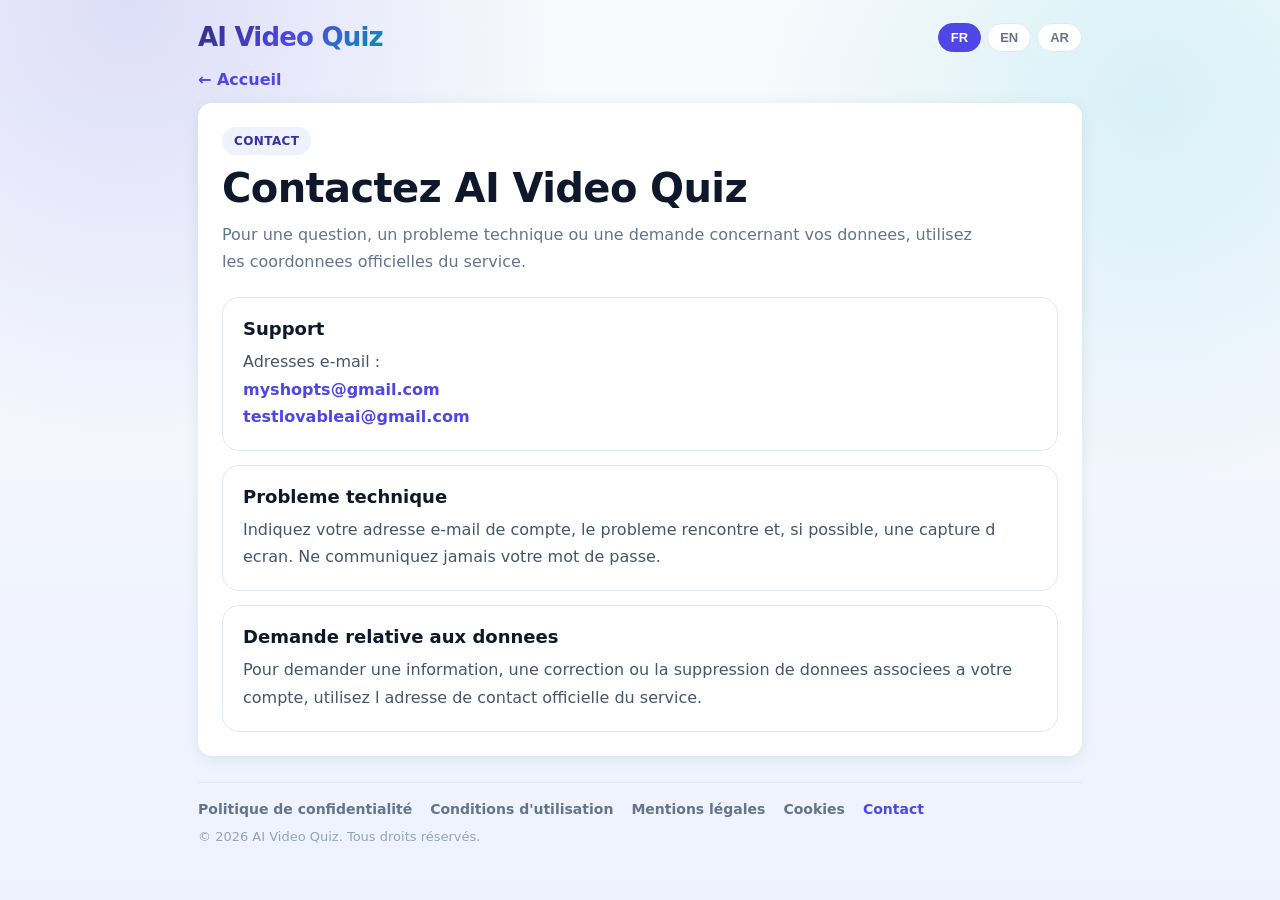
==== contact.html @ 004c0d3a "Add files via upload" ====
<!DOCTYPE html>
<html lang="fr">
<head>
  <meta charset="UTF-8">
  <meta name="viewport" content="width=device-width, initial-scale=1">
  <title>AI Video Quiz</title>
  <link rel="stylesheet" href="legal.css">
</head>
<body data-page="contact">
  <div class="wrap">
    <div class="top">
      <a class="brand" href="index.html">AI Video Quiz</a>
      <div class="lang">
        <button type="button" data-lang="fr">FR</button>
        <button type="button" data-lang="en">EN</button>
        <button type="button" data-lang="ar">AR</button>
      </div>
    </div>

    <a id="homeLink" class="back" href="index.html">← Accueil</a>

    <main class="card">
      <div id="kicker" class="kicker"></div>
      <h1 id="title"></h1>
      <p id="lead" class="lead"></p>
      <div id="content" class="content"></div>
      <noscript>
        <p>Active JavaScript pour afficher cette page. / Enable JavaScript to display this page.</p>
        <p><a href="mailto:myshopts@gmail.com">myshopts@gmail.com</a><br><a href="mailto:testlovableai@gmail.com">testlovableai@gmail.com</a></p>
      </noscript>
    </main>

    <footer class="site-footer">
      <nav id="footerNav"></nav>
      <span id="copyright"></span>
    </footer>
  </div>
  <!-- Adresses de support affichées dans le bloc « Support » (FR / EN / AR) -->
  <script>
    window.SUPPORT_EMAILS = ['myshopts@gmail.com', 'testlovableai@gmail.com'];
  </script>
  <script src="legal-pages.js"></script>
</body>
</html>
---- legal.css ----
* { box-sizing: border-box; }

:root {
  --primary: #4f46e5;
  --ink: #0f172a;
  --muted: #64748b;
  --line: #e2e8f0;
}

body {
  margin: 0;
  font-family: Inter, ui-sans-serif, system-ui, -apple-system, BlinkMacSystemFont, "Segoe UI", Arial, sans-serif;
  color: var(--ink);
  background:
    radial-gradient(circle at 10% 0%, rgba(79,70,229,.16), transparent 30%),
    radial-gradient(circle at 90% 10%, rgba(6,182,212,.13), transparent 28%),
    linear-gradient(180deg, #f8fafc 0%, #eef2ff 100%);
  min-height: 100vh;
}

.wrap { max-width: 920px; margin: 0 auto; padding: 22px 18px 40px; }

.top { display: flex; justify-content: space-between; align-items: center; gap: 14px; flex-wrap: wrap; margin-bottom: 18px; }

.brand {
  font-size: 26px; font-weight: 800; letter-spacing: -.8px; text-decoration: none;
  background: linear-gradient(135deg, #312e81, #4f46e5 50%, #0891b2);
  -webkit-background-clip: text; background-clip: text; color: transparent;
}

.lang { display: flex; gap: 6px; }
.lang button {
  border: 1px solid var(--line); background: #fff; color: var(--muted); border-radius: 999px;
  padding: 6px 12px; font-size: 13px; font-weight: 700; cursor: pointer;
}
.lang button.active { background: var(--primary); border-color: var(--primary); color: #fff; }

.back {
  display: inline-block; margin-bottom: 14px; color: var(--primary); font-weight: 700;
  text-decoration: none;
}
.back:hover { text-decoration: underline; }

.card {
  background: #fff; border-radius: 14px; padding: 24px; margin-bottom: 20px;
  box-shadow: 0 3px 15px rgba(0, 0, 0, .08);
}

.kicker {
  display: inline-flex; padding: 7px 12px; border-radius: 999px; background: #eef2ff; color: #3730a3;
  font-size: 12px; font-weight: 800; letter-spacing: .4px; margin-bottom: 10px;
}

h1 { margin: 0 0 10px; font-size: clamp(28px, 5vw, 40px); letter-spacing: -.6px; }
.lead { margin: 0 0 22px; color: var(--muted); line-height: 1.7; max-width: 760px; }

.content { display: grid; gap: 14px; }
.info-block { padding: 20px; border: 1px solid var(--line); border-radius: 17px; background: #fff; }
.info-block h3 { margin: 0 0 9px; font-size: 18px; color: var(--ink); }
.info-block p { margin: 0; color: #475569; line-height: 1.7; }
.info-block ul { margin: 8px 0 0; padding-left: 21px; color: #475569; line-height: 1.75; }
a { color: var(--primary); font-weight: 600; }

.info-block a { text-decoration: none; }
.info-block a:hover { text-decoration: underline; }

[dir="rtl"] .info-block ul { padding-left: 0; padding-right: 21px; }

.legal-placeholder {
  display: inline-block; padding: 2px 7px; border-radius: 6px; background: #fff7ed; color: #9a3412; font-weight: 700;
}

.site-footer { margin-top: 26px; padding-top: 18px; border-top: 1px solid var(--line); color: #94a3b8; font-size: 13px; }
.site-footer nav { display: flex; flex-wrap: wrap; gap: 8px 18px; margin-bottom: 12px; }
.site-footer a { color: #64748b; font-weight: 600; font-size: 14px; text-decoration: none; }
.site-footer a:hover { color: var(--primary); }
.site-footer a[aria-current="page"] { color: var(--primary); }

@media (max-width: 600px) {
  .card { padding: 18px; }
}
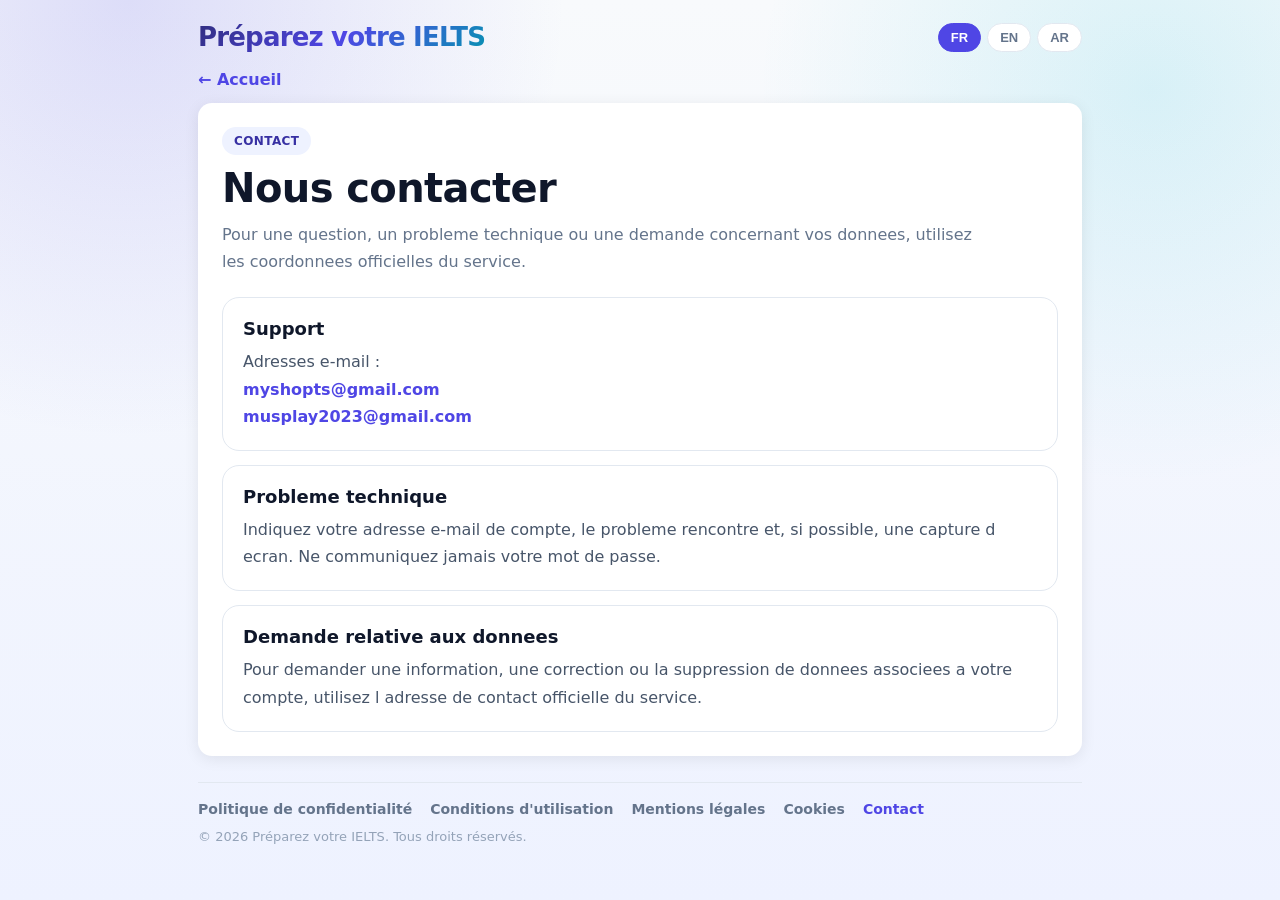
==== commit c644a804: "Add files via upload" ====
--- a/contact.html
+++ b/contact.html
@@ -3,13 +3,13 @@
 <head>
   <meta charset="UTF-8">
   <meta name="viewport" content="width=device-width, initial-scale=1">
-  <title>AI Video Quiz</title>
+  <title>Préparez votre IELTS</title>
   <link rel="stylesheet" href="legal.css">
 </head>
 <body data-page="contact">
   <div class="wrap">
     <div class="top">
-      <a class="brand" href="index.html">AI Video Quiz</a>
+      <a class="brand" href="index.html">Préparez votre IELTS</a>
       <div class="lang">
         <button type="button" data-lang="fr">FR</button>
         <button type="button" data-lang="en">EN</button>
@@ -26,7 +26,7 @@
       <div id="content" class="content"></div>
       <noscript>
         <p>Active JavaScript pour afficher cette page. / Enable JavaScript to display this page.</p>
-        <p><a href="mailto:myshopts@gmail.com">myshopts@gmail.com</a><br><a href="mailto:testlovableai@gmail.com">testlovableai@gmail.com</a></p>
+        <p><a href="mailto:myshopts@gmail.com">myshopts@gmail.com</a><br><a href="mailto:musplay2023@gmail.com">musplay2023@gmail.com</a></p>
       </noscript>
     </main>
 
@@ -37,7 +37,7 @@
   </div>
   <!-- Adresses de support affichées dans le bloc « Support » (FR / EN / AR) -->
   <script>
-    window.SUPPORT_EMAILS = ['myshopts@gmail.com', 'testlovableai@gmail.com'];
+    window.SUPPORT_EMAILS = ['myshopts@gmail.com', 'musplay2023@gmail.com'];
   </script>
   <script src="legal-pages.js"></script>
 </body>
